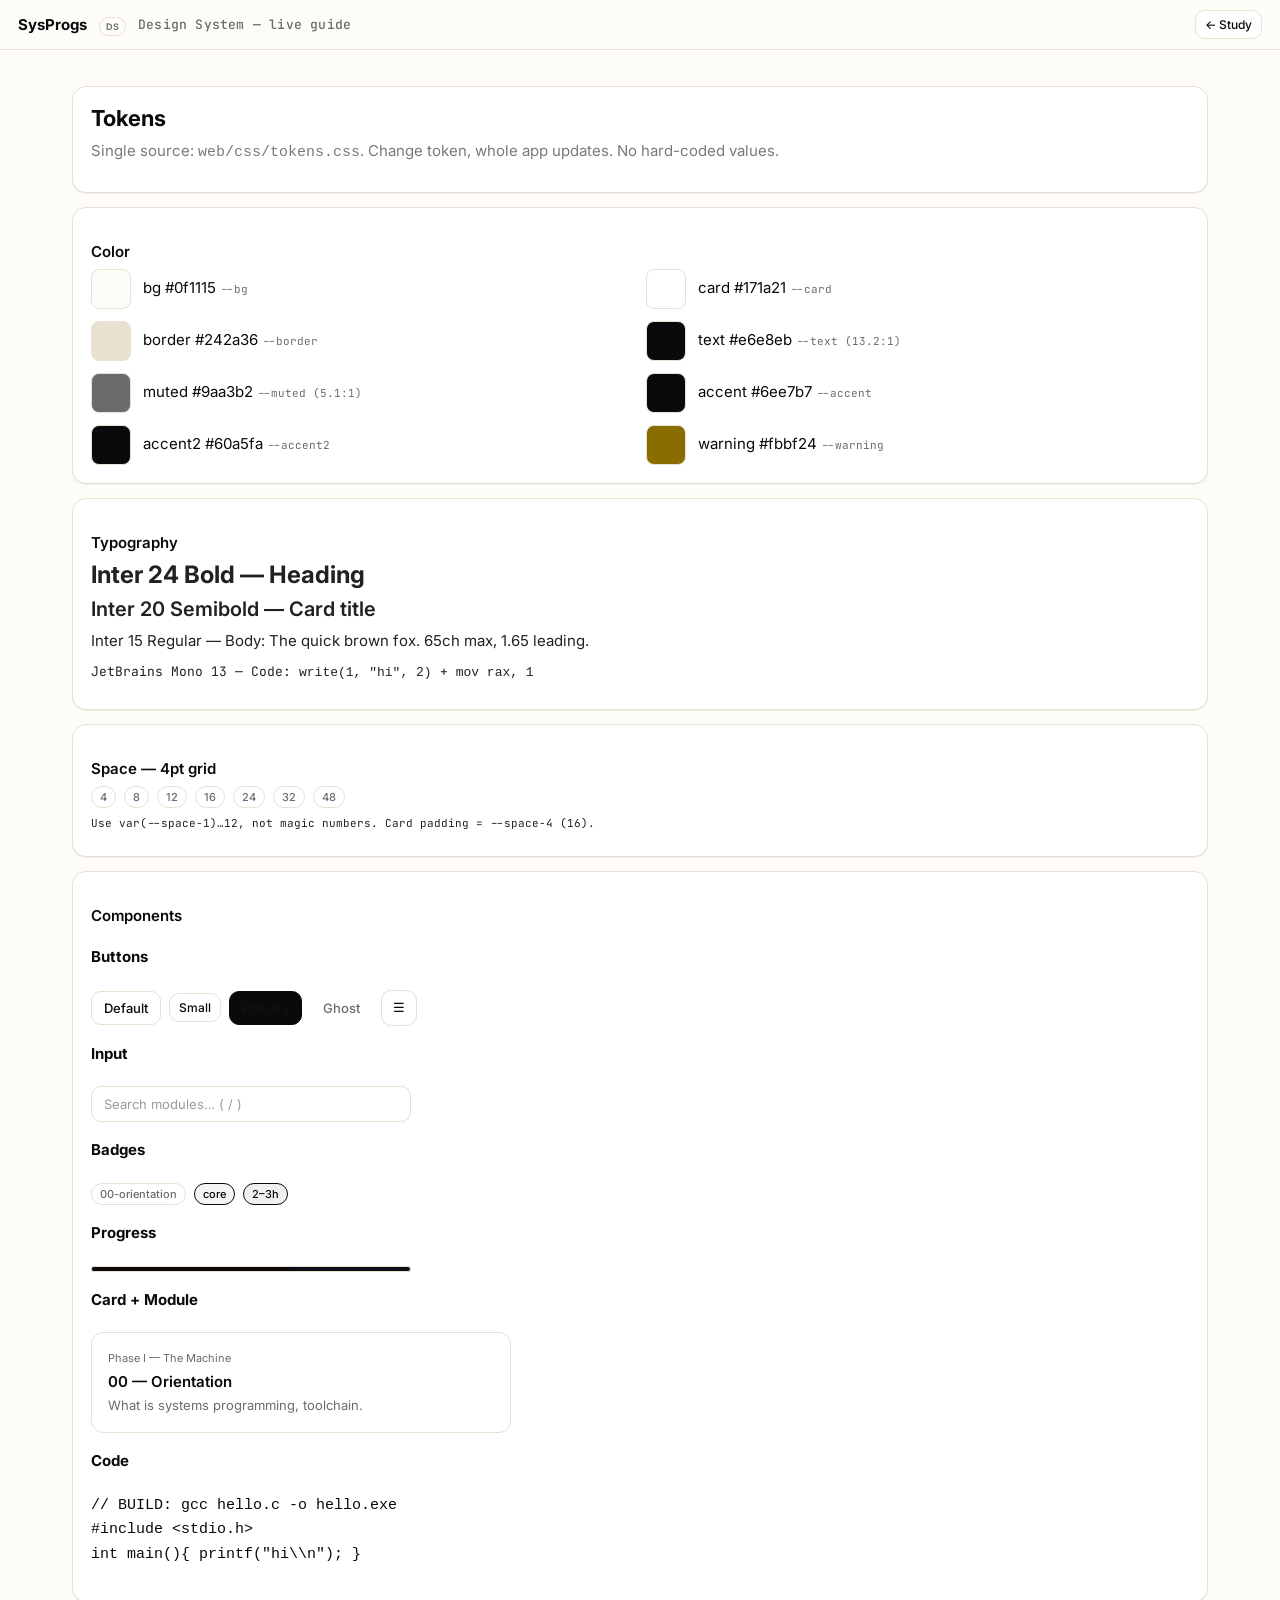
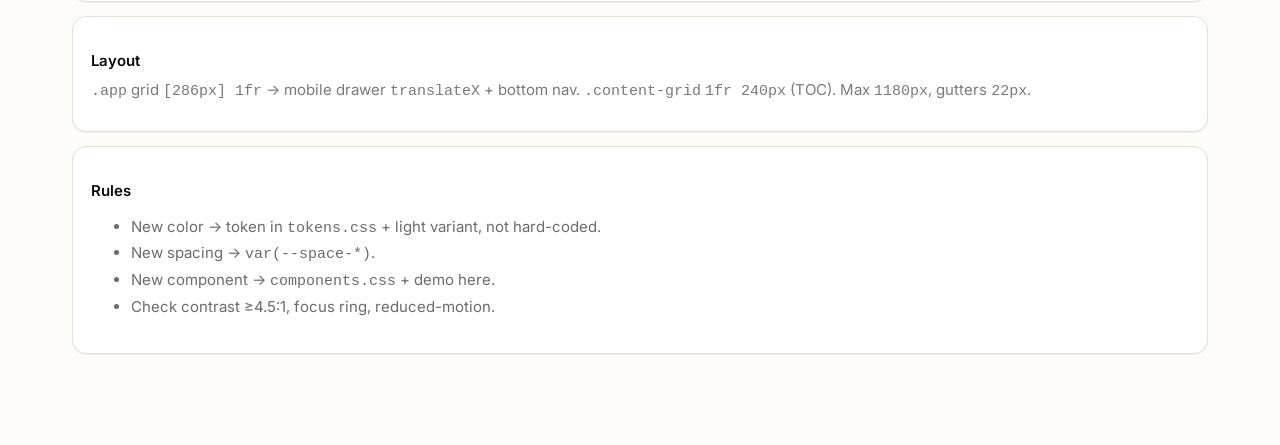
==== web/design.html @ 2c073b7a "feat: SysProgs platform — paper & ink, opencode-inspired, top notch curriculum with interactive SVGs" ====
<!doctype html>
<html lang="en">
<head>
<meta charset="utf-8"/>
<meta name="viewport" content="width=device-width,initial-scale=1"/>
<title>SysProgs — Design System</title>
<link rel="stylesheet" href="./css/tokens.css"/>
<link rel="stylesheet" href="./css/components.css"/>
<link rel="stylesheet" href="./css/style.css"/>
<style>
.swatch{width:40px;height:40px;border-radius:8px;border:1px solid var(--border);display:inline-block;vertical-align:middle;margin-right:8px}
.grid2{display:grid;gap:12px}
@media(min-width:700px){.grid2{grid-template-columns:repeat(2,1fr)}}
.spec{font:11px var(--font-mono);color:var(--muted)}
</style>
</head>
<body>
<div class="app" style="grid-template-columns:1fr">
<div class="main-wrap">
<header class="topbar"><div class="brand"><span>Sys</span>Progs <b>DS</b></div><div class="crumbs">Design System — live guide</div><a class="btn small" href="./index.html">← Study</a></header>
<div class="content-grid" style="grid-template-columns:1fr">
<main class="main">
<div class="card"><h2>Tokens</h2><p style="color:var(--muted)">Single source: <code>web/css/tokens.css</code>. Change token, whole app updates. No hard-coded values.</p></div>

<div class="card"><h3>Color</h3>
<div class="grid2">
<div><span class="swatch" style="background:var(--bg)"></span> bg #0f1115 <span class="spec">--bg</span></div>
<div><span class="swatch" style="background:var(--card)"></span> card #171a21 <span class="spec">--card</span></div>
<div><span class="swatch" style="background:var(--border)"></span> border #242a36 <span class="spec">--border</span></div>
<div><span class="swatch" style="background:var(--text)"></span> text #e6e8eb <span class="spec">--text (13.2:1)</span></div>
<div><span class="swatch" style="background:var(--muted)"></span> muted #9aa3b2 <span class="spec">--muted (5.1:1)</span></div>
<div><span class="swatch" style="background:var(--accent)"></span> accent #6ee7b7 <span class="spec">--accent</span></div>
<div><span class="swatch" style="background:var(--accent2)"></span> accent2 #60a5fa <span class="spec">--accent2</span></div>
<div><span class="swatch" style="background:var(--warning)"></span> warning #fbbf24 <span class="spec">--warning</span></div>
</div></div>

<div class="card"><h3>Typography</h3>
<p style="font:700 24px var(--font-sans)">Inter 24 Bold — Heading</p>
<p style="font:600 20px var(--font-sans)">Inter 20 Semibold — Card title</p>
<p style="font:400 15px/1.65 var(--font-sans)">Inter 15 Regular — Body: The quick brown fox. 65ch max, 1.65 leading.</p>
<p style="font:400 13px/1.55 var(--font-mono)">JetBrains Mono 13 — Code: <code>write(1, "hi", 2)</code> + <code>mov rax, 1</code></p>
</div>

<div class="card"><h3>Space — 4pt grid</h3><div class="row"><span class="badge">4</span><span class="badge">8</span><span class="badge">12</span><span class="badge">16</span><span class="badge">24</span><span class="badge">32</span><span class="badge">48</span></div><p class="spec">Use var(--space-1)…12, not magic numbers. Card padding = --space-4 (16).</p></div>

<div class="card"><h3>Components</h3>
<h4>Buttons</h4><div class="row"><button class="btn">Default</button><button class="btn small">Small</button><button class="btn primary">Primary</button><button class="btn ghost">Ghost</button><button class="iconbtn">☰</button></div>
<h4 style="margin-top:16px">Input</h4><input class="input" placeholder="Search modules… ( / )" style="max-width:320px"/>
<h4 style="margin-top:16px">Badges</h4><div class="row"><span class="badge">00-orientation</span><span class="badge accent">core</span><span class="badge info">2–3h</span></div>
<h4 style="margin-top:16px">Progress</h4><div class="progress" style="max-width:320px"><i style="width:62%"></i></div>
<h4 style="margin-top:16px">Card + Module</h4><div class="module" style="max-width:420px"><div style="font-size:11px;color:var(--muted)">Phase I — The Machine</div><h3 style="margin:4px 0">00 — Orientation</h3><div style="font-size:13px;color:var(--muted)">What is systems programming, toolchain.</div></div>
<h4 style="margin-top:16px">Code</h4><pre><code class="language-c">// BUILD: gcc hello.c -o hello.exe
#include &lt;stdio.h&gt;
int main(){ printf("hi\\n"); }</code></pre>
</div>

<div class="card"><h3>Layout</h3><p style="color:var(--muted)"><code>.app</code> grid <code>[286px] 1fr</code> → mobile drawer <code>translateX</code> + bottom nav. <code>.content-grid</code> <code>1fr 240px</code> (TOC). Max <code>1180px</code>, gutters <code>22px</code>.</p></div>

<div class="card"><h3>Rules</h3><ul style="color:var(--muted)"><li>New color → token in <code>tokens.css</code> + light variant, not hard-coded.</li><li>New spacing → <code>var(--space-*)</code>.</li><li>New component → <code>components.css</code> + demo here.</li><li>Check contrast ≥4.5:1, focus ring, reduced-motion.</li></ul></div>

</main>
</div>
</div>
</div>
</body>
</html>
---- web/css/tokens.css ----
/* SysProgs — Paper & Ink (white/black) — light paper default */
:root{
  --bg:#fdfcf8; /* paper */
  --surface:#ffffff;
  --surface-hover:#f5f2eb;
  --card:#ffffff;
  --card-hover:#fbfaf6;
  --border:#e8e0d0; /* paper edge */
  --border-strong:#d6cec0;
  --border-focus:#0a0a0a;
  --text:#0a0a0a; /* ink */
  --text-strong:#000000;
  --muted:#6b6b6b;
  --faint:#9a9a9a;
  --accent:#0a0a0a; /* ink accent */
  --accent-strong:#000000;
  --accent2:#0a0a0a;
  --accent2-soft:rgba(10,10,10,.06);
  --accent-soft:rgba(10,10,10,.04);
  --warning:#8a6d00;
  --danger:#8a1a1a;
  --success:#0a5a3a;
  --font-sans: Inter, ui-sans, system-ui, -apple-system, Segoe UI, Roboto, Helvetica, Arial;
  --font-mono: "JetBrains Mono", ui-monospace, SFMono-Regular, Menlo, monospace;
  --text-xs:11px; --text-sm:13px; --text-base:15px; --text-lg:17px; --text-xl:22px; --text-2xl:28px;
  --leading-tight:1.2; --leading-normal:1.65;
  --weight-regular:400; --weight-medium:500; --weight-semibold:600; --weight-bold:700;
  --space-1:4px; --space-2:8px; --space-3:12px; --space-4:16px; --space-6:24px; --space-8:32px;
  --radius-sm:8px; --radius-md:10px; --radius-lg:14px; --radius-pill:999px;
  --shadow-sm:0 1px 0 rgba(0,0,0,.06);
  --shadow-md:0 4px 16px rgba(0,0,0,.08);
  --shadow-lg:0 12px 40px rgba(0,0,0,.12);
  --side:286px; --content-max:1180px; --toc:240px; --header-h:52px;
}
/* dark ink — optional toggle still works */
[data-theme="dark"]{
  --bg:#0a0a0a;
  --surface:#111111;
  --surface-hover:#161616;
  --card:#161616;
  --card-hover:#1c1c1c;
  --border:#232323;
  --border-strong:#2e2e2e;
  --text:#fdfcf8;
  --muted:#9a9a9a;
  --faint:#6b6b6b;
}
/* paper texture subtle */
body{
  background:
    radial-gradient(800px 400px at 50% -10%, rgba(0,0,0,.03), transparent 60%),
    linear-gradient(0deg, rgba(0,0,0,.015) 1px, transparent 1px),
    var(--bg);
  background-size: auto, 100% 28px;
}
@media (prefers-reduced-motion: no-preference){ :root{ --ease:cubic-bezier(.2,.8,.2,1); --dur:.2s; } }
---- web/css/components.css ----
/* SysProgs — Components (uses tokens.css) */
/* Button */
.btn{
  display:inline-flex; align-items:center; gap:6px;
  border:1px solid var(--border); background:var(--card); color:var(--text);
  border-radius:var(--radius-md); padding:8px 12px;
  font:var(--weight-medium) var(--text-sm) var(--font-sans);
  line-height:1; cursor:pointer; transition: border-color var(--dur) var(--ease), background var(--dur) var(--ease), transform var(--dur) var(--ease);
}
.btn:hover{ border-color:var(--border-strong); background:var(--card-hover); transform:translateY(-1px) }
.btn:active{ transform:none }
.btn:focus-visible{ outline:2px solid var(--border-focus); outline-offset:2px }
.btn.small{ padding:6px 9px; font-size:var(--text-xs) }
.btn.primary{ background:var(--accent2); color:#0f1115; border-color:var(--accent2) }
.btn.primary:hover{ background:var(--accent2-strong) }
.btn.ghost{ background:transparent; border-color:transparent; color:var(--muted) }
.btn.ghost:hover{ background:var(--surface); color:var(--text) }

/* Icon button */
.iconbtn{
  display:inline-flex; align-items:center; justify-content:center;
  width:36px; height:36px; border:1px solid var(--border); background:var(--card); color:var(--text);
  border-radius:var(--radius-md); cursor:pointer; transition: var(--dur) var(--ease);
}
.iconbtn:hover{ background:var(--card-hover); border-color:var(--border-strong) }

/* Input */
.input, .side-search input{
  width:100%; background:var(--surface); border:1px solid var(--border); color:var(--text);
  border-radius:var(--radius-md); padding:9px 12px; outline:none;
  font:var(--text-sm) var(--font-sans); transition: border-color var(--dur) var(--ease), box-shadow var(--dur) var(--ease);
}
.input:focus, .side-search input:focus{ border-color:var(--border-focus); box-shadow:0 0 0 3px var(--accent2-soft) }
.input::placeholder{ color:var(--faint) }

/* Card */
.card{
  background:var(--card); border:1px solid var(--border); border-radius:var(--radius-lg);
  padding:var(--space-4); margin:var(--space-3) 0; box-shadow:var(--shadow-sm);
}
.card h2{ margin:0 0 var(--space-2); font:var(--weight-bold) var(--text-xl)/var(--leading-tight) var(--font-sans); letter-spacing:var(--tracking-tight) }
.card h3{ margin:var(--space-4) 0 var(--space-2); font:var(--weight-semibold) var(--text-base) var(--font-sans) }
.card p{ margin:var(--space-2) 0; color:var(--text); opacity:.9 }

/* Badge */
.badge{
  display:inline-flex; align-items:center;
  font:var(--weight-medium) var(--text-xs) var(--font-sans);
  padding:3px 8px; border-radius:var(--radius-pill);
  border:1px solid var(--border); color:var(--muted); background:var(--surface);
}
.badge.accent{ color:var(--accent); border-color:var(--accent); background:var(--accent-soft) }
.badge.info{ color:var(--accent2); border-color:var(--accent2); background:var(--accent2-soft) }

/* Progress */
.progress{
  height:6px; background:#0b0e13; border-radius:var(--radius-pill);
  overflow:hidden; border:1px solid var(--border);
}
.progress i{ display:block; height:100%; background:linear-gradient(90deg,var(--accent),var(--accent2)); width:0%; transition: width .4s var(--ease) }

/* Module row (sidebar) */
.mod{
  padding:9px 10px; border-radius:var(--radius-md); border:1px solid transparent;
  cursor:pointer; display:flex; gap:9px; align-items:flex-start; transition: var(--dur) var(--ease);
}
.mod:hover{ background:var(--card); border-color:var(--border) }
.mod.active{ background:var(--card); border-color:var(--accent2); box-shadow:0 0 0 3px var(--accent2-soft) }
.mod .dot{ width:8px; height:8px; border-radius:50%; background:var(--border); flex:none; margin-top:5px; transition: var(--dur) var(--ease) }
.mod.done .dot{ background:var(--accent); box-shadow:0 0 0 3px var(--accent-soft) }
.mod .t{ font:var(--weight-medium) 13.5px/var(--leading-tight) var(--font-sans) }
.mod .d{ font:var(--text-xs) var(--font-sans); color:var(--muted); margin-top:2px }

/* Code */
.content pre{
  background:#0b0e13; border:1px solid var(--border); border-radius:var(--radius-md);
  padding:14px; overflow:auto; font:13px/1.55 var(--font-mono); position:relative; box-shadow:var(--shadow-inset);
}
.content code{ font-family:var(--font-mono); background:#0b0e13; border:1px solid var(--border); padding:1px 6px; border-radius:6px; font-size:13px }
.content pre code{ background:transparent; border:none; padding:0 }
.copy{
  font:var(--weight-medium) var(--text-xs) var(--font-sans);
  border:1px solid var(--border); background:var(--surface); color:var(--muted);
  border-radius:8px; padding:5px 8px; cursor:pointer; position:absolute; top:8px; right:8px; transition: var(--dur) var(--ease);
}
.copy:hover{ color:var(--text); border-color:var(--border-strong) }

/* TOC */
.toc{ position:sticky; top:68px; align-self:start; height:fit-content; border-left:1px solid var(--border); padding-left:14px }
.toc h4{ margin:0 0 10px; font:var(--weight-bold) var(--text-xs) var(--font-sans); letter-spacing:0.6px; color:var(--faint); text-transform:uppercase }
.toc a{ display:block; padding:5px 0; font:var(--text-sm) var(--font-sans); color:var(--muted); border-left:2px solid transparent; margin-left:-15px; padding-left:13px; transition: var(--dur) var(--ease) }
.toc a:hover{ color:var(--text) }
.toc a.active{ color:var(--accent2); border-left-color:var(--accent2) }

/* a11y */
:focus-visible{ outline:2px solid var(--border-focus); outline-offset:2px }
@media (prefers-reduced-motion: reduce){ *{ transition:none!important } }
---- web/css/style.css ----
/* SysProgs — polished docs */
@import url('https://fonts.googleapis.com/css2?family=Inter:wght@400;500;600;700&family=JetBrains+Mono:wght@400;500&display=swap');
*{box-sizing:border-box}html,body{margin:0;padding:0;background:var(--bg);color:var(--text);font:15px/1.65 var(--font-sans);-webkit-font-smoothing:antialiased}
a{color:var(--accent2);text-decoration:none}a:hover{text-decoration:underline}
.btn{border:1px solid var(--border);background:var(--card);color:var(--text);border-radius:10px;padding:8px 12px;cursor:pointer;font:500 13px var(--font-sans)}
.btn.small{padding:6px 9px;font-size:12px}.iconbtn{border:1px solid var(--border);background:var(--card);color:var(--text);border-radius:10px;padding:7px 10px;cursor:pointer}
.app{display:grid;grid-template-columns:var(--side) 1fr;min-height:100vh;transition:grid-template-columns .22s var(--ease)}
.sidebar{position:sticky;top:0;height:100vh;overflow:auto;background:var(--surface);border-right:1px solid var(--border);display:flex;flex-direction:column;padding:14px 12px 12px;gap:10px;transition:transform .22s var(--ease), opacity .22s var(--ease)}
@media(min-width:901px){
  .app.sidebar-collapsed{grid-template-columns:0 1fr}
  .app.sidebar-collapsed .sidebar{transform:translateX(-100%);opacity:0;pointer-events:none}
}
.side-head{display:flex;justify-content:space-between;align-items:center}
.brand{font:700 15px var(--font-sans)}.brand span{color:var(--accent)}.brand b{font:600 9px var(--font-sans);color:var(--muted);border:1px solid var(--border);padding:3px 6px;border-radius:999px;margin-left:8px}
.side-search input{width:100%;background:var(--surface);border:1px solid var(--border);color:var(--text);border-radius:10px;padding:9px 12px;outline:none;font:13px var(--font-sans)}
.side-nav{display:flex;flex-direction:column;gap:18px;padding:6px 0 12px}
.phase-row{display:flex;align-items:center;gap:8px;padding:8px 6px;border-radius:10px;cursor:pointer;transition:background .15s}
.phase-row:hover{background:var(--surface)}
.phase{font:700 11px var(--font-sans);letter-spacing:.6px;color:var(--text);text-transform:uppercase}
.phase-row .chevron{font-size:11px;color:var(--muted);width:14px;text-align:center;transition:transform .15s}
.phase-row .count{font:600 11px var(--font-mono);color:var(--muted);background:var(--surface);border:1px solid var(--border);padding:3px 7px;border-radius:999px;flex:none}
.phase-mods{display:flex;flex-direction:column;gap:3px;margin:4px 0 10px 8px;border-left:1px solid var(--border);padding-left:10px}
.mod{padding:9px 11px;border-radius:10px;border:1px solid transparent;cursor:pointer;display:flex;gap:9px;align-items:flex-start;transition:all .15s}
.mod.active{background:var(--card);border-color:var(--accent2)}.mod.done .dot{background:var(--accent)}
.mod .dot{width:8px;height:8px;border-radius:50%;background:var(--border);flex:none;margin-top:5px}
.mod .t{font:500 13.5px/1.25 var(--font-sans)}.mod .d{font:400 11px var(--font-sans);color:var(--muted)}
.side-foot{margin-top:auto;padding-top:12px;border-top:1px solid var(--border)}
.progress{height:6px;background:#0b0e13;border-radius:999px;overflow:hidden;border:1px solid var(--border)}
.progress i{display:block;height:100%;background:linear-gradient(90deg,var(--accent),var(--accent2));width:0%}
.main-wrap{min-width:0;display:flex;flex-direction:column}
.topbar{position:sticky;top:0;z-index:5;background:color-mix(in srgb, var(--bg) 84%, transparent);backdrop-filter:blur(10px);border-bottom:1px solid var(--border);padding:10px 18px;display:flex;gap:12px;align-items:center}
.crumbs{color:var(--muted);font:500 13px var(--font-mono);flex:1;letter-spacing:.2px}
.topnav a{color:var(--muted);text-decoration:none}
.topnav a:hover{color:var(--text)}
@media(max-width:900px){.topnav{display:none}.topbar .crumbs{display:none}}
body{background:radial-gradient(800px 400px at 50% -10%, rgba(107,143,255,.07), transparent 60%), var(--bg)}
.content-grid{display:grid;grid-template-columns:1fr 240px;gap:22px;max-width:1180px;width:100%;margin:0 auto;padding:22px 22px 88px}
.card{background:var(--card);border:1px solid var(--border);border-radius:14px;padding:18px;margin:14px 0}
.grid{display:grid;gap:14px}@media(min-width:900px){.grid{grid-template-columns:repeat(2,1fr)}}
.module{padding:16px;border:1px solid var(--border);border-radius:12px;background:var(--card);cursor:pointer}
.content{font-size:15px;line-height:1.7;color:#d7dae0}
.content h2{margin:28px 0 10px;font:700 19px var(--font-sans);border-bottom:1px solid var(--border);padding-bottom:8px}
.content pre{background:#0b0e13;border:1px solid var(--border);border-radius:10px;padding:14px;overflow:auto;font:13px/1.55 var(--font-mono);position:relative}
.content code{font-family:var(--font-mono);background:#0b0e13;border:1px solid var(--border);padding:1px 6px;border-radius:6px;font-size:13px}
.copy{font:500 11px var(--font-sans);border:1px solid var(--border);background:var(--surface);color:var(--muted);border-radius:8px;padding:5px 8px;cursor:pointer;position:absolute;top:8px;right:8px}
.toc{position:sticky;top:68px;align-self:start;height:fit-content;border-left:1px solid var(--border);padding-left:14px}
.toc a{display:block;padding:5px 0;font:400 13px var(--font-sans);color:var(--muted)}
.row{display:flex;gap:8px;flex-wrap:wrap;align-items:center}
.hidden{display:none}.overlay{position:fixed;inset:0;background:rgba(2,6,12,.48);backdrop-filter:blur(3px);z-index:8}
.nav.mobile-only{display:none}
@media(max-width:900px){.app{grid-template-columns:1fr}.sidebar{position:fixed;left:0;top:0;bottom:0;width:min(86vw,330px);transform:translateX(-100%);transition:.22s;z-index:9;box-shadow:var(--shadow-lg)}.sidebar.open{transform:none}.content-grid{grid-template-columns:1fr;padding:14px 14px 86px}.toc{display:none}.nav.mobile-only{position:fixed;bottom:0;left:0;right:0;background:color-mix(in srgb, var(--bg) 96%, transparent);backdrop-filter:blur(10px);border-top:1px solid var(--border);display:flex;justify-content:space-around;padding:6px 0 calc(6px + env(safe-area-inset-bottom));z-index:7;min-height:56px}.nav.mobile-only button{background:none;border:none;color:var(--muted);font:500 11px var(--font-sans);display:flex;flex-direction:column;align-items:center;gap:3px;cursor:pointer;min-width:44px;min-height:44px;justify-content:center}.nav.mobile-only button.active{color:var(--text)}}
.check{accent-color:var(--accent)}
/* prism dark tweak */
pre[class*="language-"]{background:#0b0e13!important;border:1px solid var(--border)}
code[class*="language-"]{background:transparent!important;text-shadow:none!important}
.token.comment{color:#6b7383}
.token.keyword{color:#60a5fa}
.token.string{color:#6ee7b7}
.token.function{color:#fbbf24}
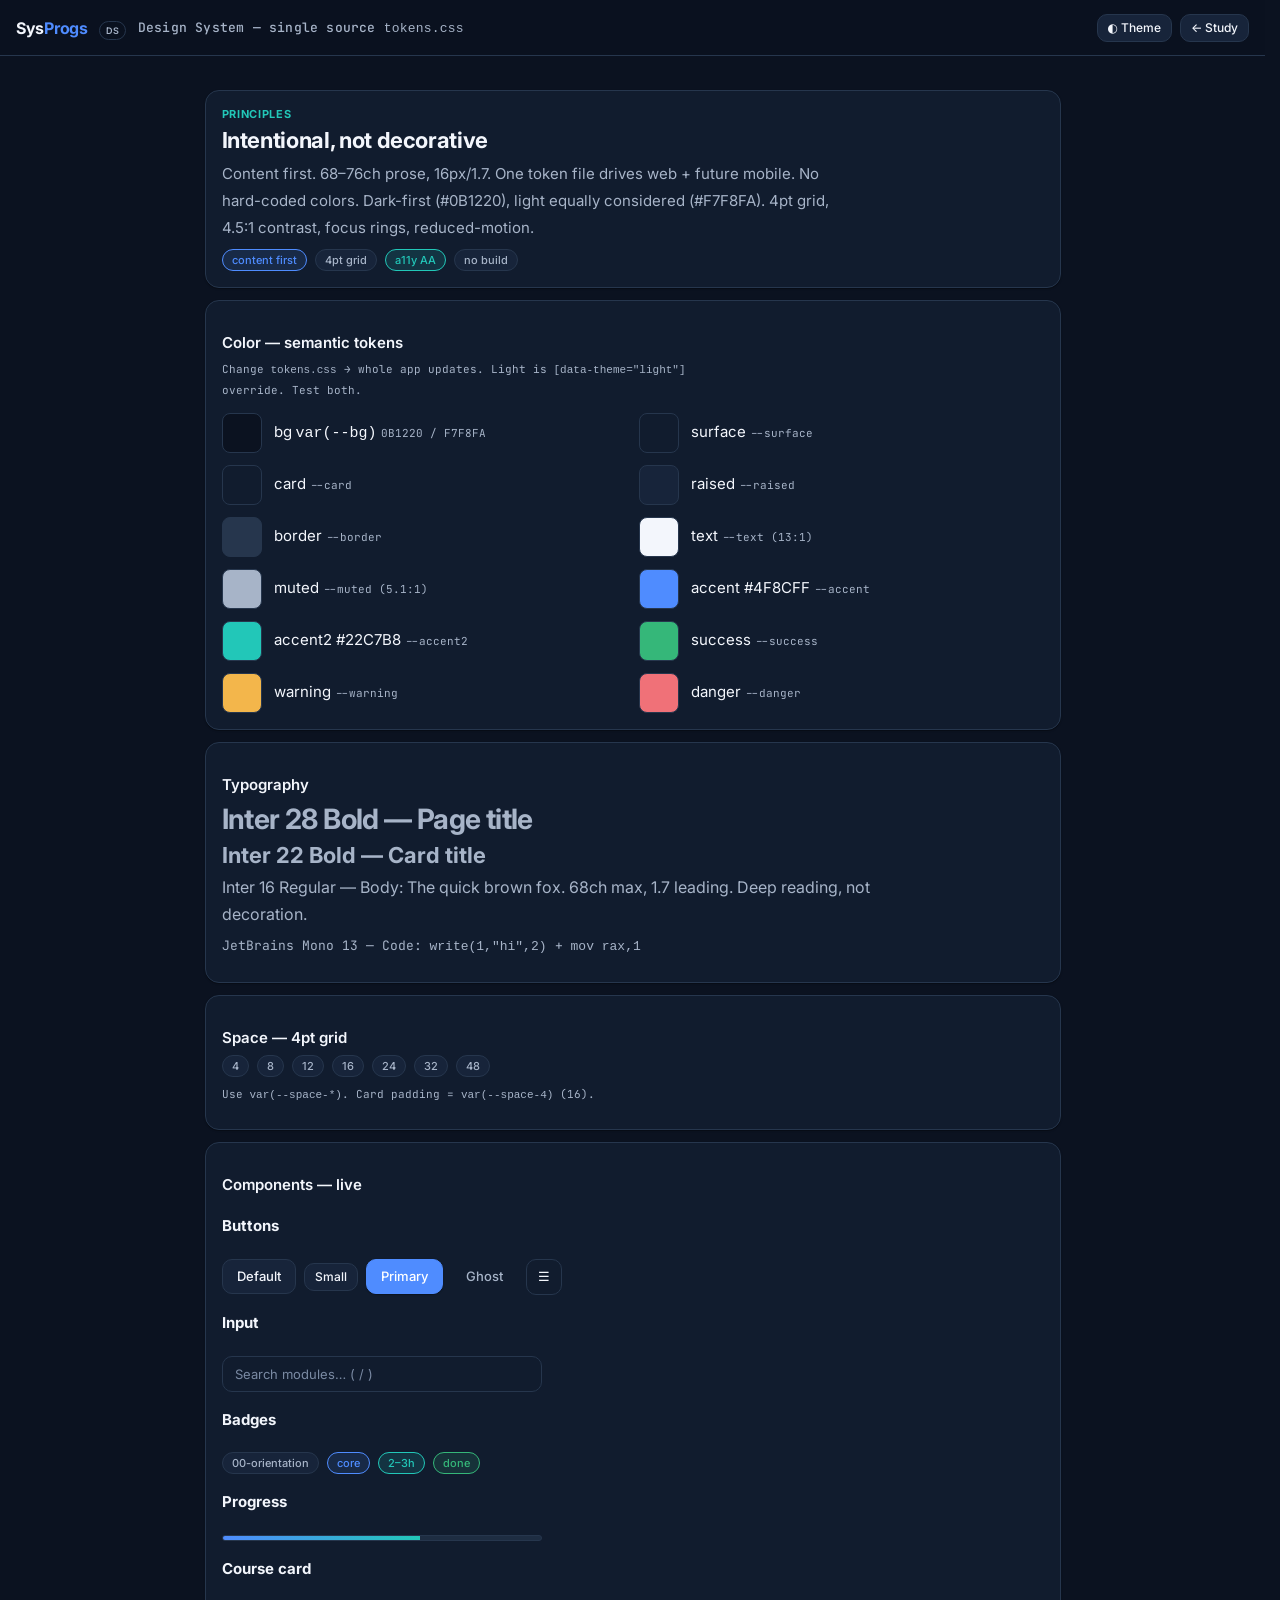
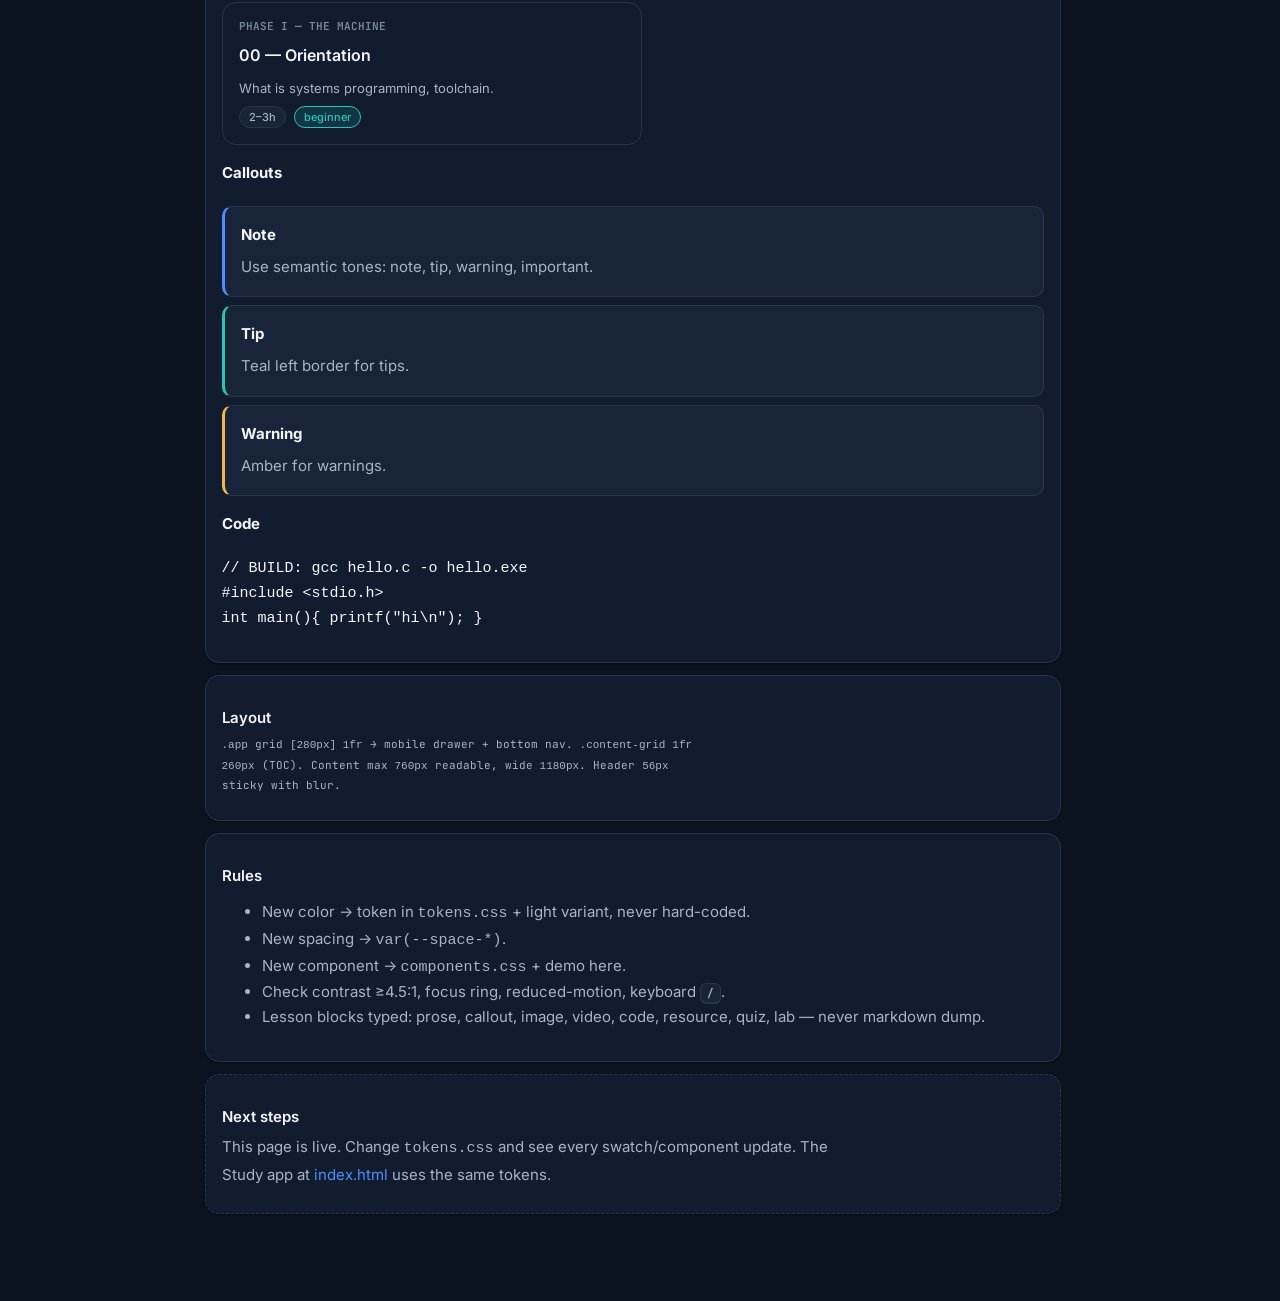
==== commit 89b53f74: "feat(web): unify intentional design system + scalable app shell - tokens.css single source dark-firs" ====
--- a/web/design.html
+++ b/web/design.html
@@ -4,63 +4,87 @@
 <meta charset="utf-8"/>
 <meta name="viewport" content="width=device-width,initial-scale=1"/>
 <title>SysProgs — Design System</title>
+<meta name="theme-color" content="#0B1220"/>
 <link rel="stylesheet" href="./css/tokens.css"/>
 <link rel="stylesheet" href="./css/components.css"/>
 <link rel="stylesheet" href="./css/style.css"/>
 <style>
-.swatch{width:40px;height:40px;border-radius:8px;border:1px solid var(--border);display:inline-block;vertical-align:middle;margin-right:8px}
-.grid2{display:grid;gap:12px}
-@media(min-width:700px){.grid2{grid-template-columns:repeat(2,1fr)}}
-.spec{font:11px var(--font-mono);color:var(--muted)}
+  .swatch{width:40px;height:40px;border-radius:8px;border:1px solid var(--border);display:inline-block;vertical-align:middle;margin-right:8px}
+  .grid2{display:grid;gap:12px}
+  @media(min-width:700px){.grid2{grid-template-columns:repeat(2,1fr)}}
+  .spec{font:11px var(--font-mono);color:var(--muted)}
+  .demo-row{display:flex;gap:8px;flex-wrap:wrap;align-items:center}
 </style>
 </head>
 <body>
 <div class="app" style="grid-template-columns:1fr">
 <div class="main-wrap">
-<header class="topbar"><div class="brand"><span>Sys</span>Progs <b>DS</b></div><div class="crumbs">Design System — live guide</div><a class="btn small" href="./index.html">← Study</a></header>
-<div class="content-grid" style="grid-template-columns:1fr">
+<header class="topbar"><div class="brand"><span style="color:var(--text)">Sys</span><span style="color:var(--accent)">Progs</span> <b>DS</b></div><div class="crumbs">Design System — single source <code>tokens.css</code></div><div class="row"><button class="btn small" id="dsTheme">◐ Theme</button><a class="btn small" href="./index.html">← Study</a></div></header>
+<div class="content-grid" style="grid-template-columns:1fr; max-width:900px">
 <main class="main">
-<div class="card"><h2>Tokens</h2><p style="color:var(--muted)">Single source: <code>web/css/tokens.css</code>. Change token, whole app updates. No hard-coded values.</p></div>
 
-<div class="card"><h3>Color</h3>
-<div class="grid2">
-<div><span class="swatch" style="background:var(--bg)"></span> bg #0f1115 <span class="spec">--bg</span></div>
-<div><span class="swatch" style="background:var(--card)"></span> card #171a21 <span class="spec">--card</span></div>
-<div><span class="swatch" style="background:var(--border)"></span> border #242a36 <span class="spec">--border</span></div>
-<div><span class="swatch" style="background:var(--text)"></span> text #e6e8eb <span class="spec">--text (13.2:1)</span></div>
-<div><span class="swatch" style="background:var(--muted)"></span> muted #9aa3b2 <span class="spec">--muted (5.1:1)</span></div>
-<div><span class="swatch" style="background:var(--accent)"></span> accent #6ee7b7 <span class="spec">--accent</span></div>
-<div><span class="swatch" style="background:var(--accent2)"></span> accent2 #60a5fa <span class="spec">--accent2</span></div>
-<div><span class="swatch" style="background:var(--warning)"></span> warning #fbbf24 <span class="spec">--warning</span></div>
-</div></div>
+<div class="card">
+  <div class="eyebrow">Principles</div>
+  <h2 style="margin:6px 0 8px">Intentional, not decorative</h2>
+  <p>Content first. 68–76ch prose, 16px/1.7. One token file drives web + future mobile. No hard-coded colors. Dark-first (#0B1220), light equally considered (#F7F8FA). 4pt grid, 4.5:1 contrast, focus rings, reduced-motion.</p>
+  <div class="row"><span class="badge accent">content first</span><span class="badge">4pt grid</span><span class="badge info">a11y AA</span><span class="badge">no build</span></div>
+</div>
+
+<div class="card"><h3>Color — semantic tokens</h3>
+<p class="spec">Change <code>tokens.css</code> → whole app updates. Light is <code>[data-theme="light"]</code> override. Test both.</p>
+<div class="grid2" style="margin-top:12px">
+<div><span class="swatch" style="background:var(--bg)"></span> bg <code>var(--bg)</code> <span class="spec">0B1220 / F7F8FA</span></div>
+<div><span class="swatch" style="background:var(--surface)"></span> surface <span class="spec">--surface</span></div>
+<div><span class="swatch" style="background:var(--card)"></span> card <span class="spec">--card</span></div>
+<div><span class="swatch" style="background:var(--raised)"></span> raised <span class="spec">--raised</span></div>
+<div><span class="swatch" style="background:var(--border)"></span> border <span class="spec">--border</span></div>
+<div><span class="swatch" style="background:var(--text)"></span> text <span class="spec">--text (13:1)</span></div>
+<div><span class="swatch" style="background:var(--muted)"></span> muted <span class="spec">--muted (5.1:1)</span></div>
+<div><span class="swatch" style="background:var(--accent)"></span> accent #4F8CFF <span class="spec">--accent</span></div>
+<div><span class="swatch" style="background:var(--accent2)"></span> accent2 #22C7B8 <span class="spec">--accent2</span></div>
+<div><span class="swatch" style="background:var(--success)"></span> success <span class="spec">--success</span></div>
+<div><span class="swatch" style="background:var(--warning)"></span> warning <span class="spec">--warning</span></div>
+<div><span class="swatch" style="background:var(--danger)"></span> danger <span class="spec">--danger</span></div>
+</div>
+</div>
 
 <div class="card"><h3>Typography</h3>
-<p style="font:700 24px var(--font-sans)">Inter 24 Bold — Heading</p>
-<p style="font:600 20px var(--font-sans)">Inter 20 Semibold — Card title</p>
-<p style="font:400 15px/1.65 var(--font-sans)">Inter 15 Regular — Body: The quick brown fox. 65ch max, 1.65 leading.</p>
-<p style="font:400 13px/1.55 var(--font-mono)">JetBrains Mono 13 — Code: <code>write(1, "hi", 2)</code> + <code>mov rax, 1</code></p>
+<p style="font:700 28px var(--font-sans);letter-spacing:-.6px;margin:6px 0">Inter 28 Bold — Page title</p>
+<p style="font:700 22px var(--font-sans);margin:6px 0">Inter 22 Bold — Card title</p>
+<p style="font:400 16px/1.7 var(--font-sans);max-width:65ch;margin:6px 0">Inter 16 Regular — Body: The quick brown fox. 68ch max, 1.7 leading. Deep reading, not decoration.</p>
+<p style="font:400 13px/1.6 var(--font-mono)">JetBrains Mono 13 — Code: <code>write(1,"hi",2)</code> + <code>mov rax,1</code></p>
 </div>
 
-<div class="card"><h3>Space — 4pt grid</h3><div class="row"><span class="badge">4</span><span class="badge">8</span><span class="badge">12</span><span class="badge">16</span><span class="badge">24</span><span class="badge">32</span><span class="badge">48</span></div><p class="spec">Use var(--space-1)…12, not magic numbers. Card padding = --space-4 (16).</p></div>
+<div class="card"><h3>Space — 4pt grid</h3><div class="demo-row"><span class="badge">4</span><span class="badge">8</span><span class="badge">12</span><span class="badge">16</span><span class="badge">24</span><span class="badge">32</span><span class="badge">48</span></div><p class="spec" style="margin-top:8px">Use <code>var(--space-*)</code>. Card padding = <code>var(--space-4)</code> (16).</p></div>
 
-<div class="card"><h3>Components</h3>
-<h4>Buttons</h4><div class="row"><button class="btn">Default</button><button class="btn small">Small</button><button class="btn primary">Primary</button><button class="btn ghost">Ghost</button><button class="iconbtn">☰</button></div>
+<div class="card"><h3>Components — live</h3>
+<h4>Buttons</h4><div class="demo-row"><button class="btn">Default</button><button class="btn small">Small</button><button class="btn primary">Primary</button><button class="btn ghost">Ghost</button><button class="iconbtn">☰</button></div>
 <h4 style="margin-top:16px">Input</h4><input class="input" placeholder="Search modules… ( / )" style="max-width:320px"/>
-<h4 style="margin-top:16px">Badges</h4><div class="row"><span class="badge">00-orientation</span><span class="badge accent">core</span><span class="badge info">2–3h</span></div>
+<h4 style="margin-top:16px">Badges</h4><div class="demo-row"><span class="badge">00-orientation</span><span class="badge accent">core</span><span class="badge info">2–3h</span><span class="badge success">done</span></div>
 <h4 style="margin-top:16px">Progress</h4><div class="progress" style="max-width:320px"><i style="width:62%"></i></div>
-<h4 style="margin-top:16px">Card + Module</h4><div class="module" style="max-width:420px"><div style="font-size:11px;color:var(--muted)">Phase I — The Machine</div><h3 style="margin:4px 0">00 — Orientation</h3><div style="font-size:13px;color:var(--muted)">What is systems programming, toolchain.</div></div>
+<h4 style="margin-top:16px">Course card</h4><div class="course-card" style="max-width:420px"><div style="font:600 11px var(--font-mono);color:var(--faint)">PHASE I — THE MACHINE</div><h3 style="margin:4px 0">00 — Orientation</h3><p>What is systems programming, toolchain.</p><div class="row"><span class="badge">2–3h</span><span class="badge info">beginner</span></div></div>
+<h4 style="margin-top:16px">Callouts</h4><div class="lesson-callout" style="margin-top:8px"><strong>Note</strong><p style="margin:6px 0 0">Use semantic tones: note, tip, warning, important.</p></div><div class="lesson-callout tone-tip" style="margin-top:8px"><strong>Tip</strong><p style="margin:6px 0 0">Teal left border for tips.</p></div><div class="lesson-callout tone-warning" style="margin-top:8px"><strong>Warning</strong><p style="margin:6px 0 0">Amber for warnings.</p></div>
 <h4 style="margin-top:16px">Code</h4><pre><code class="language-c">// BUILD: gcc hello.c -o hello.exe
 #include &lt;stdio.h&gt;
-int main(){ printf("hi\\n"); }</code></pre>
+int main(){ printf("hi\n"); }</code></pre>
 </div>
 
-<div class="card"><h3>Layout</h3><p style="color:var(--muted)"><code>.app</code> grid <code>[286px] 1fr</code> → mobile drawer <code>translateX</code> + bottom nav. <code>.content-grid</code> <code>1fr 240px</code> (TOC). Max <code>1180px</code>, gutters <code>22px</code>.</p></div>
+<div class="card"><h3>Layout</h3><p class="spec"><code>.app</code> grid <code>[280px] 1fr</code> → mobile drawer + bottom nav. <code>.content-grid</code> <code>1fr 260px</code> (TOC). Content max <code>760px</code> readable, wide <code>1180px</code>. Header <code>56px</code> sticky with blur.</p></div>
 
-<div class="card"><h3>Rules</h3><ul style="color:var(--muted)"><li>New color → token in <code>tokens.css</code> + light variant, not hard-coded.</li><li>New spacing → <code>var(--space-*)</code>.</li><li>New component → <code>components.css</code> + demo here.</li><li>Check contrast ≥4.5:1, focus ring, reduced-motion.</li></ul></div>
+<div class="card"><h3>Rules</h3><ul style="color:var(--muted)"><li>New color → token in <code>tokens.css</code> + light variant, never hard-coded.</li><li>New spacing → <code>var(--space-*)</code>.</li><li>New component → <code>components.css</code> + demo here.</li><li>Check contrast ≥4.5:1, focus ring, reduced-motion, keyboard <span class="kbd">/</span>.</li><li>Lesson blocks typed: prose, callout, image, video, code, resource, quiz, lab — never markdown dump.</li></ul></div>
+
+<div class="card" style="border-style:dashed"><h3>Next steps</h3><p>This page is live. Change <code>tokens.css</code> and see every swatch/component update. The Study app at <a href="./index.html">index.html</a> uses the same tokens.</p></div>
 
 </main>
 </div>
 </div>
 </div>
+<script>
+  document.getElementById('dsTheme').onclick=()=>{
+    const html=document.documentElement;
+    const cur=html.getAttribute('data-theme');
+    if(cur==='light'){ html.removeAttribute('data-theme'); } else { html.setAttribute('data-theme','light'); }
+  };
+</script>
 </body>
 </html>
--- a/web/css/tokens.css
+++ b/web/css/tokens.css
@@ -1,56 +1,107 @@
-/* SysProgs — Paper & Ink (white/black) — light paper default */
+/* SysProgs — Intentional Design Tokens
+   Single source of truth. Dark-first, light available.
+   All components use these vars — never hard-code colors/spacing. */
 :root{
-  --bg:#fdfcf8; /* paper */
-  --surface:#ffffff;
-  --surface-hover:#f5f2eb;
-  --card:#ffffff;
-  --card-hover:#fbfaf6;
-  --border:#e8e0d0; /* paper edge */
-  --border-strong:#d6cec0;
-  --border-focus:#0a0a0a;
-  --text:#0a0a0a; /* ink */
-  --text-strong:#000000;
-  --muted:#6b6b6b;
-  --faint:#9a9a9a;
-  --accent:#0a0a0a; /* ink accent */
-  --accent-strong:#000000;
-  --accent2:#0a0a0a;
-  --accent2-soft:rgba(10,10,10,.06);
-  --accent-soft:rgba(10,10,10,.04);
-  --warning:#8a6d00;
-  --danger:#8a1a1a;
-  --success:#0a5a3a;
-  --font-sans: Inter, ui-sans, system-ui, -apple-system, Segoe UI, Roboto, Helvetica, Arial;
-  --font-mono: "JetBrains Mono", ui-monospace, SFMono-Regular, Menlo, monospace;
-  --text-xs:11px; --text-sm:13px; --text-base:15px; --text-lg:17px; --text-xl:22px; --text-2xl:28px;
-  --leading-tight:1.2; --leading-normal:1.65;
+  /* Core — Dark (default) — from UI_UX_SYSTEM */
+  --bg:#0B1220;
+  --surface:#111C2E;
+  --surface-hover:#17243A;
+  --raised:#17243A;
+  --card:#111C2E;
+  --card-hover:#17243A;
+  --border:#26364D;
+  --border-strong:#334963;
+  --border-focus:#4F8CFF;
+  --text:#F3F6FC;
+  --text-strong:#FFFFFF;
+  --muted:#A7B4C8;
+  --faint:#7A8AA3;
+  --accent:#4F8CFF;        /* primary */
+  --accent-strong:#2F6BFF;
+  --accent-soft:rgba(79,140,255,.12);
+  --accent2:#22C7B8;       /* secondary / teal */
+  --accent2-soft:rgba(34,199,184,.14);
+  --accent2-strong:#18A99D;
+  --warning:#F3B64B;
+  --warning-soft:rgba(243,182,75,.14);
+  --danger:#F07178;
+  --danger-soft:rgba(240,113,120,.12);
+  --success:#35B779;
+  --success-soft:rgba(53,183,121,.14);
+
+  /* Typography */
+  --font-sans: Inter, ui-sans-system, system-ui, -apple-system, "Segoe UI", Roboto, Helvetica, Arial;
+  --font-mono: "JetBrains Mono", ui-monospace, SFMono-Regular, Menlo, Consolas, monospace;
+  --text-xs:11px; --text-sm:13px; --text-base:15px; --text-lg:17px; --text-xl:22px; --text-2xl:30px; --text-3xl:36px;
+  --leading-tight:1.2; --leading-normal:1.65; --leading-relaxed:1.78;
+  --tracking-tight:-0.35px;
   --weight-regular:400; --weight-medium:500; --weight-semibold:600; --weight-bold:700;
-  --space-1:4px; --space-2:8px; --space-3:12px; --space-4:16px; --space-6:24px; --space-8:32px;
-  --radius-sm:8px; --radius-md:10px; --radius-lg:14px; --radius-pill:999px;
-  --shadow-sm:0 1px 0 rgba(0,0,0,.06);
-  --shadow-md:0 4px 16px rgba(0,0,0,.08);
-  --shadow-lg:0 12px 40px rgba(0,0,0,.12);
-  --side:286px; --content-max:1180px; --toc:240px; --header-h:52px;
+
+  /* Space — 4pt grid */
+  --space-1:4px; --space-2:8px; --space-3:12px; --space-4:16px; --space-6:24px; --space-8:32px; --space-10:40px; --space-12:48px;
+
+  /* Radii */
+  --radius-sm:8px; --radius-md:10px; --radius-lg:14px; --radius-xl:16px; --radius-pill:999px;
+
+  /* Shadows */
+  --shadow-sm:0 1px 0 rgba(0,0,0,.18), 0 1px 2px rgba(0,0,0,.18);
+  --shadow-md:0 8px 24px rgba(2,6,12,.24);
+  --shadow-lg:0 16px 40px rgba(2,6,12,.34);
+  --shadow-inset: inset 0 1px 0 rgba(255,255,255,.04);
+
+  /* Layout */
+  --side:280px; --content-max:760px; --content-wide:1180px; --toc:260px; --header-h:56px; --radius-card:14px;
+
+  /* Motion */
+  --ease:cubic-bezier(.2,.8,.2,1); --dur:.2s;
 }
-/* dark ink — optional toggle still works */
+
+/* Light theme — paper warmth + same semantics */
+[data-theme="light"]{
+  --bg:#F7F8FA;
+  --surface:#FFFFFF;
+  --surface-hover:#F0F3F7;
+  --raised:#F0F3F7;
+  --card:#FFFFFF;
+  --card-hover:#F7F8FA;
+  --border:#E0E6EE;
+  --border-strong:#C9D4E3;
+  --border-focus:#245FE5;
+  --text:#172033;
+  --text-strong:#0B1220;
+  --muted:#596579;
+  --faint:#8A97AC;
+  --accent:#245FE5;
+  --accent-strong:#1A49BE;
+  --accent-soft:rgba(36,95,229,.10);
+  --accent2:#087F79;
+  --accent2-soft:rgba(8,127,121,.10);
+  --accent2-strong:#066A66;
+  --shadow-sm:0 1px 0 rgba(16,24,40,.06);
+  --shadow-md:0 8px 24px rgba(16,24,40,.08);
+  --shadow-lg:0 16px 40px rgba(16,24,40,.12);
+}
+
+/* Explicit dark attribute for toggle logic */
 [data-theme="dark"]{
-  --bg:#0a0a0a;
-  --surface:#111111;
-  --surface-hover:#161616;
-  --card:#161616;
-  --card-hover:#1c1c1c;
-  --border:#232323;
-  --border-strong:#2e2e2e;
-  --text:#fdfcf8;
-  --muted:#9a9a9a;
-  --faint:#6b6b6b;
+  --bg:#0B1220; --surface:#111C2E; --raised:#17243A; --card:#111C2E; --card-hover:#17243A;
+  --border:#26364D; --border-strong:#334963; --text:#F3F6FC; --muted:#A7B4C8; --faint:#7A8AA3;
 }
-/* paper texture subtle */
+
+*{ scrollbar-color: var(--border-strong) transparent; }
+html{ scrollbar-gutter: stable; }
+
 body{
   background:
-    radial-gradient(800px 400px at 50% -10%, rgba(0,0,0,.03), transparent 60%),
-    linear-gradient(0deg, rgba(0,0,0,.015) 1px, transparent 1px),
+    radial-gradient(900px 420px at 50% -10%, rgba(79,140,255,.08), transparent 60%),
+    radial-gradient(600px 300px at 90% 0%, rgba(34,199,184,.06), transparent 60%),
     var(--bg);
-  background-size: auto, 100% 28px;
+  color:var(--text);
 }
-@media (prefers-reduced-motion: no-preference){ :root{ --ease:cubic-bezier(.2,.8,.2,1); --dur:.2s; } }
+
+@media (prefers-reduced-motion: no-preference){
+  :root{ --ease:cubic-bezier(.2,.8,.2,1); --dur:.2s; }
+}
+@media (prefers-reduced-motion: reduce){
+  *{ transition:none !important; animation:none !important; }
+}
--- a/web/css/components.css
+++ b/web/css/components.css
@@ -1,20 +1,22 @@
-/* SysProgs — Components (uses tokens.css) */
+/* SysProgs — Components (single source; uses tokens.css) */
+
 /* Button */
 .btn{
-  display:inline-flex; align-items:center; gap:6px;
-  border:1px solid var(--border); background:var(--card); color:var(--text);
-  border-radius:var(--radius-md); padding:8px 12px;
+  display:inline-flex; align-items:center; justify-content:center; gap:8px;
+  border:1px solid var(--border); background:var(--raised); color:var(--text);
+  border-radius:var(--radius-md); padding:10px 14px;
   font:var(--weight-medium) var(--text-sm) var(--font-sans);
-  line-height:1; cursor:pointer; transition: border-color var(--dur) var(--ease), background var(--dur) var(--ease), transform var(--dur) var(--ease);
+  line-height:1; cursor:pointer; transition: border-color var(--dur) var(--ease), background var(--dur) var(--ease), transform var(--dur) var(--ease), color var(--dur) var(--ease);
 }
-.btn:hover{ border-color:var(--border-strong); background:var(--card-hover); transform:translateY(-1px) }
+.btn:hover{ border-color:var(--border-strong); background:var(--surface); transform:translateY(-1px) }
 .btn:active{ transform:none }
 .btn:focus-visible{ outline:2px solid var(--border-focus); outline-offset:2px }
-.btn.small{ padding:6px 9px; font-size:var(--text-xs) }
-.btn.primary{ background:var(--accent2); color:#0f1115; border-color:var(--accent2) }
-.btn.primary:hover{ background:var(--accent2-strong) }
+.btn.small{ padding:7px 10px; font-size:12px }
+.btn.primary{ background:var(--accent); color:#fff; border-color:var(--accent); box-shadow: var(--shadow-sm) }
+.btn.primary:hover{ background:var(--accent-strong); border-color:var(--accent-strong) }
 .btn.ghost{ background:transparent; border-color:transparent; color:var(--muted) }
-.btn.ghost:hover{ background:var(--surface); color:var(--text) }
+.btn.ghost:hover{ background:var(--raised); color:var(--text) }
+.btn:disabled{ opacity:.55; cursor:not-allowed; transform:none }
 
 /* Icon button */
 .iconbtn{
@@ -22,7 +24,8 @@
   width:36px; height:36px; border:1px solid var(--border); background:var(--card); color:var(--text);
   border-radius:var(--radius-md); cursor:pointer; transition: var(--dur) var(--ease);
 }
-.iconbtn:hover{ background:var(--card-hover); border-color:var(--border-strong) }
+.iconbtn:hover{ background:var(--raised); border-color:var(--border-strong) }
+.iconbtn:focus-visible{ outline:2px solid var(--border-focus); outline-offset:2px }
 
 /* Input */
 .input, .side-search input{
@@ -30,8 +33,8 @@
   border-radius:var(--radius-md); padding:9px 12px; outline:none;
   font:var(--text-sm) var(--font-sans); transition: border-color var(--dur) var(--ease), box-shadow var(--dur) var(--ease);
 }
-.input:focus, .side-search input:focus{ border-color:var(--border-focus); box-shadow:0 0 0 3px var(--accent2-soft) }
-.input::placeholder{ color:var(--faint) }
+.input:focus, .side-search input:focus{ border-color:var(--border-focus); box-shadow:0 0 0 3px var(--accent-soft) }
+.input::placeholder, .side-search input::placeholder{ color:var(--faint) }
 
 /* Card */
 .card{
@@ -40,58 +43,120 @@
 }
 .card h2{ margin:0 0 var(--space-2); font:var(--weight-bold) var(--text-xl)/var(--leading-tight) var(--font-sans); letter-spacing:var(--tracking-tight) }
 .card h3{ margin:var(--space-4) 0 var(--space-2); font:var(--weight-semibold) var(--text-base) var(--font-sans) }
-.card p{ margin:var(--space-2) 0; color:var(--text); opacity:.9 }
+.card p{ margin:var(--space-2) 0; color:var(--muted); line-height:var(--leading-relaxed); max-width:70ch }
+.card p strong, .card li strong{ color:var(--text) }
 
-/* Badge */
-.badge{
+/* Badge / Pill */
+.badge, .pill{
   display:inline-flex; align-items:center;
   font:var(--weight-medium) var(--text-xs) var(--font-sans);
-  padding:3px 8px; border-radius:var(--radius-pill);
-  border:1px solid var(--border); color:var(--muted); background:var(--surface);
+  padding:3px 9px; border-radius:var(--radius-pill);
+  border:1px solid var(--border); color:var(--muted); background:var(--raised);
 }
-.badge.accent{ color:var(--accent); border-color:var(--accent); background:var(--accent-soft) }
-.badge.info{ color:var(--accent2); border-color:var(--accent2); background:var(--accent2-soft) }
+.badge.accent, .pill.accent{ color:var(--accent); border-color:var(--accent); background:var(--accent-soft) }
+.badge.info, .pill.info{ color:var(--accent2); border-color:var(--accent2); background:var(--accent2-soft) }
+.badge.success{ color:var(--success); border-color:var(--success); background:var(--success-soft) }
+.badge.warn{ color:var(--warning); border-color:var(--warning); background:var(--warning-soft) }
 
 /* Progress */
 .progress{
-  height:6px; background:#0b0e13; border-radius:var(--radius-pill);
+  height:6px; background: color-mix(in srgb, var(--border) 65%, transparent);
+  border-radius:var(--radius-pill);
   overflow:hidden; border:1px solid var(--border);
 }
-.progress i{ display:block; height:100%; background:linear-gradient(90deg,var(--accent),var(--accent2)); width:0%; transition: width .4s var(--ease) }
+.progress i{ display:block; height:100%; background:linear-gradient(90deg,var(--accent),var(--accent2)); width:0%; transition: width .45s var(--ease) }
 
 /* Module row (sidebar) */
 .mod{
-  padding:9px 10px; border-radius:var(--radius-md); border:1px solid transparent;
+  padding:10px 11px; border-radius:var(--radius-md); border:1px solid transparent;
   cursor:pointer; display:flex; gap:9px; align-items:flex-start; transition: var(--dur) var(--ease);
 }
-.mod:hover{ background:var(--card); border-color:var(--border) }
-.mod.active{ background:var(--card); border-color:var(--accent2); box-shadow:0 0 0 3px var(--accent2-soft) }
-.mod .dot{ width:8px; height:8px; border-radius:50%; background:var(--border); flex:none; margin-top:5px; transition: var(--dur) var(--ease) }
-.mod.done .dot{ background:var(--accent); box-shadow:0 0 0 3px var(--accent-soft) }
-.mod .t{ font:var(--weight-medium) 13.5px/var(--leading-tight) var(--font-sans) }
-.mod .d{ font:var(--text-xs) var(--font-sans); color:var(--muted); margin-top:2px }
+.mod:hover{ background:var(--raised); border-color:var(--border) }
+.mod.active{ background:var(--raised); border-color:var(--accent); box-shadow:0 0 0 3px var(--accent-soft) }
+.mod .dot{ width:8px; height:8px; border-radius:50%; background:var(--border-strong); flex:none; margin-top:6px; transition: var(--dur) var(--ease) }
+.mod.done .dot{ background:var(--success); box-shadow:0 0 0 3px var(--success-soft) }
+.mod .t{ font:var(--weight-medium) 13.5px/var(--leading-tight) var(--font-sans); color:var(--text) }
+.mod .d{ font:var(--text-xs) var(--font-sans); color:var(--muted); margin-top:2px; line-height:1.4 }
+
+/* Phase row */
+.phase-row{ display:flex; align-items:center; gap:8px; padding:8px 6px; border-radius:var(--radius-md); cursor:pointer; transition: background var(--dur) var(--ease) }
+.phase-row:hover{ background:var(--raised) }
+.phase{ font:700 11px var(--font-sans); letter-spacing:.6px; color:var(--text); text-transform:uppercase }
+.phase-row .chevron{ font-size:11px; color:var(--muted); width:14px; text-align:center; transition:transform .15s }
+.phase-row .count{ font:600 11px var(--font-mono); color:var(--muted); background:var(--raised); border:1px solid var(--border); padding:3px 7px; border-radius:var(--radius-pill); flex:none }
+
+/* Callout */
+.callout, .lesson-callout{
+  border:1px solid var(--border); border-left:3px solid var(--accent);
+  background: var(--raised); border-radius:var(--radius-md); padding:16px;
+}
+.lesson-callout.tone-warning{ border-left-color:var(--warning) }
+.lesson-callout.tone-tip{ border-left-color:var(--accent2) }
+.lesson-callout.tone-important{ border-left-color:var(--accent) }
 
 /* Code */
-.content pre{
-  background:#0b0e13; border:1px solid var(--border); border-radius:var(--radius-md);
-  padding:14px; overflow:auto; font:13px/1.55 var(--font-mono); position:relative; box-shadow:var(--shadow-inset);
+.content pre, .lesson-code pre, pre[class*="language-"]{
+  background:#070E19 !important; border:1px solid var(--border); border-radius:var(--radius-md);
+  padding:14px; overflow:auto; font:13px/1.6 var(--font-mono); position:relative; box-shadow:var(--shadow-sm);
 }
-.content code{ font-family:var(--font-mono); background:#0b0e13; border:1px solid var(--border); padding:1px 6px; border-radius:6px; font-size:13px }
-.content pre code{ background:transparent; border:none; padding:0 }
-.copy{
+[data-theme="light"] .content pre, [data-theme="light"] .lesson-code pre, [data-theme="light"] pre[class*="language-"]{
+  background:#0B1220 !important;
+}
+.content code, .lesson-prose code{ font-family:var(--font-mono); background:var(--raised); border:1px solid var(--border); padding:1px 6px; border-radius:6px; font-size:12.5px; color:var(--text) }
+.content pre code, .lesson-code pre code{ background:transparent !important; border:none !important; padding:0; color:#D7E6FA }
+.code-head{ display:flex; justify-content:space-between; align-items:center; font:600 11px var(--font-mono); color:var(--muted); margin-bottom:8px; letter-spacing:.3px }
+.code-head .copy-code, .copy{
   font:var(--weight-medium) var(--text-xs) var(--font-sans);
   border:1px solid var(--border); background:var(--surface); color:var(--muted);
-  border-radius:8px; padding:5px 8px; cursor:pointer; position:absolute; top:8px; right:8px; transition: var(--dur) var(--ease);
+  border-radius:8px; padding:5px 9px; cursor:pointer; transition: var(--dur) var(--ease);
 }
-.copy:hover{ color:var(--text); border-color:var(--border-strong) }
+.code-head .copy-code:hover, .copy:hover{ color:var(--text); border-color:var(--border-strong); background:var(--raised) }
 
 /* TOC */
-.toc{ position:sticky; top:68px; align-self:start; height:fit-content; border-left:1px solid var(--border); padding-left:14px }
+.toc{ position:sticky; top:calc(var(--header-h) + 12px); align-self:start; height:fit-content; border-left:1px solid var(--border); padding-left:16px; min-width:0 }
 .toc h4{ margin:0 0 10px; font:var(--weight-bold) var(--text-xs) var(--font-sans); letter-spacing:0.6px; color:var(--faint); text-transform:uppercase }
-.toc a{ display:block; padding:5px 0; font:var(--text-sm) var(--font-sans); color:var(--muted); border-left:2px solid transparent; margin-left:-15px; padding-left:13px; transition: var(--dur) var(--ease) }
+.toc a{ display:block; padding:5px 0; font:var(--text-sm) var(--font-sans); color:var(--muted); border-left:2px solid transparent; margin-left:-17px; padding-left:15px; transition: var(--dur) var(--ease); text-decoration:none }
 .toc a:hover{ color:var(--text) }
-.toc a.active{ color:var(--accent2); border-left-color:var(--accent2) }
+.toc a.active{ color:var(--accent); border-left-color:var(--accent) }
+
+/* Lesson blocks */
+.lesson-shell{ max-width:none; margin:0; padding:0; display:block; gap:0 }
+.learning-outcomes, .lesson-quiz, .lesson-lab, .lesson-resource{
+  background:var(--card); border:1px solid var(--border); border-radius:var(--radius-lg); padding:18px; margin:18px 0;
+}
+.lesson-figure{ margin:22px 0; text-align:center }
+.lesson-figure img{ max-width:100%; height:auto; border-radius:12px; border:1px solid var(--border) }
+.lesson-figure figcaption{ color:var(--muted); font:13px var(--font-sans); margin-top:8px }
+.media-credit{ color:var(--faint); font:11px var(--font-sans) }
+.lesson-video iframe{ width:100%; aspect-ratio:16/9; border:0; border-radius:10px; background:var(--raised) }
+.quiz-option{ display:block; width:100%; text-align:left; margin:8px 0; border:1px solid var(--border); background:var(--raised); color:var(--text); padding:11px 13px; border-radius:var(--radius-md); cursor:pointer; transition: var(--dur) var(--ease); font: var(--text-sm) var(--font-sans) }
+.quiz-option:hover{ border-color:var(--border-strong); background:var(--surface) }
+.quiz-option.correct{ border-color:var(--success); background:rgba(53,183,121,.14) }
+.quiz-option.incorrect{ border-color:var(--danger); background:rgba(240,113,120,.12) }
+.quiz-feedback{ color:var(--muted); font:13px var(--font-sans); margin-top:8px }
+.lab-check{ display:flex; gap:9px; margin:8px 0; font:13px var(--font-sans); color:var(--muted); align-items:flex-start }
+.lab-check input{ accent-color:var(--accent2); margin-top:3px }
+.lesson-navigation{ border-top:1px solid var(--border); padding-top:18px; margin-top:28px; display:flex; justify-content:space-between; gap:12px; flex-wrap:wrap }
+
+/* Course card */
+.course-card{ padding:16px; border:1px solid var(--border); border-radius:var(--radius-lg); background:var(--card); cursor:pointer; transition: transform var(--dur) var(--ease), border-color var(--dur) var(--ease), box-shadow var(--dur) var(--ease); display:flex; flex-direction:column; gap:8px }
+.course-card:hover{ transform:translateY(-2px); border-color:var(--border-strong); box-shadow:var(--shadow-md) }
+.course-card h3{ margin:0; font:600 16px/1.3 var(--font-sans) }
+.course-card p{ margin:0; font:13px/1.6 var(--font-sans); color:var(--muted) }
+
+/* Utility */
+.row{ display:flex; gap:8px; flex-wrap:wrap; align-items:center }
+.hidden{ display:none !important }
+.overlay{ position:fixed; inset:0; background:rgba(2,6,12,.48); backdrop-filter:blur(3px); z-index:8 }
+.muted{ color:var(--muted) }
+.eyebrow{ font:700 11px var(--font-sans); letter-spacing:.7px; text-transform:uppercase; color:var(--accent2) }
 
 /* a11y */
 :focus-visible{ outline:2px solid var(--border-focus); outline-offset:2px }
 @media (prefers-reduced-motion: reduce){ *{ transition:none!important } }
+
+/* Prism tweaks */
+.token.comment{ color:#6B7383 }
+.token.keyword{ color:#60A5FA }
+.token.string{ color:#34D399 }
+.token.function{ color:#FBBF24 }
--- a/web/css/style.css
+++ b/web/css/style.css
@@ -1,59 +1,93 @@
-/* SysProgs — polished docs */
+/* SysProgs — Layout only (uses tokens.css + components.css) */
 @import url('https://fonts.googleapis.com/css2?family=Inter:wght@400;500;600;700&family=JetBrains+Mono:wght@400;500&display=swap');
-*{box-sizing:border-box}html,body{margin:0;padding:0;background:var(--bg);color:var(--text);font:15px/1.65 var(--font-sans);-webkit-font-smoothing:antialiased}
-a{color:var(--accent2);text-decoration:none}a:hover{text-decoration:underline}
-.btn{border:1px solid var(--border);background:var(--card);color:var(--text);border-radius:10px;padding:8px 12px;cursor:pointer;font:500 13px var(--font-sans)}
-.btn.small{padding:6px 9px;font-size:12px}.iconbtn{border:1px solid var(--border);background:var(--card);color:var(--text);border-radius:10px;padding:7px 10px;cursor:pointer}
+*{box-sizing:border-box}
+html,body{margin:0;padding:0;background:var(--bg);color:var(--text);font:15px/1.65 var(--font-sans);-webkit-font-smoothing:antialiased}
+a{color:var(--accent);text-decoration:none}
+a:hover{text-decoration:underline}
+
 .app{display:grid;grid-template-columns:var(--side) 1fr;min-height:100vh;transition:grid-template-columns .22s var(--ease)}
-.sidebar{position:sticky;top:0;height:100vh;overflow:auto;background:var(--surface);border-right:1px solid var(--border);display:flex;flex-direction:column;padding:14px 12px 12px;gap:10px;transition:transform .22s var(--ease), opacity .22s var(--ease)}
+.sidebar{
+  position:sticky; top:0; height:100vh; height:100dvh; overflow:auto;
+  background:var(--surface); border-right:1px solid var(--border);
+  display:flex; flex-direction:column; padding:16px 12px 12px; gap:10px;
+  transition:transform .22s var(--ease), opacity .22s var(--ease);
+  scrollbar-width:thin;
+}
 @media(min-width:901px){
   .app.sidebar-collapsed{grid-template-columns:0 1fr}
   .app.sidebar-collapsed .sidebar{transform:translateX(-100%);opacity:0;pointer-events:none}
 }
-.side-head{display:flex;justify-content:space-between;align-items:center}
-.brand{font:700 15px var(--font-sans)}.brand span{color:var(--accent)}.brand b{font:600 9px var(--font-sans);color:var(--muted);border:1px solid var(--border);padding:3px 6px;border-radius:999px;margin-left:8px}
-.side-search input{width:100%;background:var(--surface);border:1px solid var(--border);color:var(--text);border-radius:10px;padding:9px 12px;outline:none;font:13px var(--font-sans)}
+.side-head{display:flex;justify-content:space-between;align-items:center;gap:8px}
+.brand{font:700 16px var(--font-sans);letter-spacing:-.3px}
+.brand b{font:600 9px var(--font-sans);color:var(--muted);border:1px solid var(--border);padding:3px 6px;border-radius:999px;margin-left:8px}
+.side-search{ display:flex; flex-direction:column; gap:6px }
 .side-nav{display:flex;flex-direction:column;gap:18px;padding:6px 0 12px}
-.phase-row{display:flex;align-items:center;gap:8px;padding:8px 6px;border-radius:10px;cursor:pointer;transition:background .15s}
-.phase-row:hover{background:var(--surface)}
-.phase{font:700 11px var(--font-sans);letter-spacing:.6px;color:var(--text);text-transform:uppercase}
-.phase-row .chevron{font-size:11px;color:var(--muted);width:14px;text-align:center;transition:transform .15s}
-.phase-row .count{font:600 11px var(--font-mono);color:var(--muted);background:var(--surface);border:1px solid var(--border);padding:3px 7px;border-radius:999px;flex:none}
 .phase-mods{display:flex;flex-direction:column;gap:3px;margin:4px 0 10px 8px;border-left:1px solid var(--border);padding-left:10px}
-.mod{padding:9px 11px;border-radius:10px;border:1px solid transparent;cursor:pointer;display:flex;gap:9px;align-items:flex-start;transition:all .15s}
-.mod.active{background:var(--card);border-color:var(--accent2)}.mod.done .dot{background:var(--accent)}
-.mod .dot{width:8px;height:8px;border-radius:50%;background:var(--border);flex:none;margin-top:5px}
-.mod .t{font:500 13.5px/1.25 var(--font-sans)}.mod .d{font:400 11px var(--font-sans);color:var(--muted)}
 .side-foot{margin-top:auto;padding-top:12px;border-top:1px solid var(--border)}
-.progress{height:6px;background:#0b0e13;border-radius:999px;overflow:hidden;border:1px solid var(--border)}
-.progress i{display:block;height:100%;background:linear-gradient(90deg,var(--accent),var(--accent2));width:0%}
+
 .main-wrap{min-width:0;display:flex;flex-direction:column}
-.topbar{position:sticky;top:0;z-index:5;background:color-mix(in srgb, var(--bg) 84%, transparent);backdrop-filter:blur(10px);border-bottom:1px solid var(--border);padding:10px 18px;display:flex;gap:12px;align-items:center}
-.crumbs{color:var(--muted);font:500 13px var(--font-mono);flex:1;letter-spacing:.2px}
-.topnav a{color:var(--muted);text-decoration:none}
-.topnav a:hover{color:var(--text)}
-@media(max-width:900px){.topnav{display:none}.topbar .crumbs{display:none}}
-body{background:radial-gradient(800px 400px at 50% -10%, rgba(107,143,255,.07), transparent 60%), var(--bg)}
-.content-grid{display:grid;grid-template-columns:1fr 240px;gap:22px;max-width:1180px;width:100%;margin:0 auto;padding:22px 22px 88px}
-.card{background:var(--card);border:1px solid var(--border);border-radius:14px;padding:18px;margin:14px 0}
-.grid{display:grid;gap:14px}@media(min-width:900px){.grid{grid-template-columns:repeat(2,1fr)}}
-.module{padding:16px;border:1px solid var(--border);border-radius:12px;background:var(--card);cursor:pointer}
-.content{font-size:15px;line-height:1.7;color:#d7dae0}
+.topbar{
+  position:sticky; top:0; z-index:5;
+  background:color-mix(in srgb, var(--bg) 86%, transparent); backdrop-filter:blur(10px);
+  border-bottom:1px solid var(--border); padding:10px 16px;
+  display:flex; gap:12px; align-items:center; min-height:var(--header-h);
+}
+.crumbs{color:var(--muted);font:500 13px var(--font-mono);flex:1;letter-spacing:.2px;white-space:nowrap;overflow:hidden;text-overflow:ellipsis}
+.crumbs a{color:var(--muted);text-decoration:none}
+.crumbs a:hover{color:var(--text)}
+.topnav{display:flex;gap:14px;margin-left:10px;font:500 13px var(--font-sans)}
+.topnav a{color:var(--muted);text-decoration:none;padding:6px 8px;border-radius:8px}
+.topnav a:hover{color:var(--text);background:var(--raised)}
+.topnav a.active{color:var(--text);background:var(--raised);border:1px solid var(--border)}
+.top-actions{display:flex;gap:8px;align-items:center}
+
+.content-grid{
+  display:grid; grid-template-columns:minmax(0,1fr) var(--toc);
+  gap:22px; max-width:var(--content-wide); width:100%; margin:0 auto; padding:22px 22px 88px;
+}
+.main{min-width:0}
+@media(max-width:1100px){ .content-grid{grid-template-columns:1fr; } .toc{display:none} }
+@media(max-width:900px){
+  .topnav{display:none}
+  .topbar .crumbs{display:none}
+}
+.content{font-size:15px;line-height:1.75;color:var(--text)}
 .content h2{margin:28px 0 10px;font:700 19px var(--font-sans);border-bottom:1px solid var(--border);padding-bottom:8px}
-.content pre{background:#0b0e13;border:1px solid var(--border);border-radius:10px;padding:14px;overflow:auto;font:13px/1.55 var(--font-mono);position:relative}
-.content code{font-family:var(--font-mono);background:#0b0e13;border:1px solid var(--border);padding:1px 6px;border-radius:6px;font-size:13px}
-.copy{font:500 11px var(--font-sans);border:1px solid var(--border);background:var(--surface);color:var(--muted);border-radius:8px;padding:5px 8px;cursor:pointer;position:absolute;top:8px;right:8px}
-.toc{position:sticky;top:68px;align-self:start;height:fit-content;border-left:1px solid var(--border);padding-left:14px}
-.toc a{display:block;padding:5px 0;font:400 13px var(--font-sans);color:var(--muted)}
-.row{display:flex;gap:8px;flex-wrap:wrap;align-items:center}
-.hidden{display:none}.overlay{position:fixed;inset:0;background:rgba(2,6,12,.48);backdrop-filter:blur(3px);z-index:8}
+.content p{ color:var(--muted) }
+.content h3{ color:var(--text) }
+
+/* Grids */
+.grid{display:grid;gap:14px}
+@media(min-width:900px){.grid{grid-template-columns:repeat(2,1fr)}}
+@media(min-width:1100px){.grid.cols-3{grid-template-columns:repeat(3,1fr)}}
+
+/* Mobile drawer + bottom nav */
 .nav.mobile-only{display:none}
-@media(max-width:900px){.app{grid-template-columns:1fr}.sidebar{position:fixed;left:0;top:0;bottom:0;width:min(86vw,330px);transform:translateX(-100%);transition:.22s;z-index:9;box-shadow:var(--shadow-lg)}.sidebar.open{transform:none}.content-grid{grid-template-columns:1fr;padding:14px 14px 86px}.toc{display:none}.nav.mobile-only{position:fixed;bottom:0;left:0;right:0;background:color-mix(in srgb, var(--bg) 96%, transparent);backdrop-filter:blur(10px);border-top:1px solid var(--border);display:flex;justify-content:space-around;padding:6px 0 calc(6px + env(safe-area-inset-bottom));z-index:7;min-height:56px}.nav.mobile-only button{background:none;border:none;color:var(--muted);font:500 11px var(--font-sans);display:flex;flex-direction:column;align-items:center;gap:3px;cursor:pointer;min-width:44px;min-height:44px;justify-content:center}.nav.mobile-only button.active{color:var(--text)}}
+@media(max-width:900px){
+  .app{grid-template-columns:1fr}
+  .sidebar{position:fixed;left:0;top:0;bottom:0;width:min(86vw,330px);transform:translateX(-100%);transition:.22s;z-index:9;box-shadow:var(--shadow-lg)}
+  .sidebar.open{transform:none}
+  .content-grid{grid-template-columns:1fr;padding:14px 14px 88px}
+  .nav.mobile-only{
+    position:fixed;bottom:0;left:0;right:0;
+    background:color-mix(in srgb, var(--bg) 96%, transparent); backdrop-filter:blur(10px);
+    border-top:1px solid var(--border);display:flex;justify-content:space-around;
+    padding:6px 0 calc(6px + env(safe-area-inset-bottom));z-index:7;min-height:56px
+  }
+  .nav.mobile-only button{background:none;border:none;color:var(--muted);font:500 11px var(--font-sans);display:flex;flex-direction:column;align-items:center;gap:3px;cursor:pointer;min-width:44px;min-height:44px;justify-content:center}
+  .nav.mobile-only button.active{color:var(--text)}
+}
+
+/* Dashboard hero */
+.hero{
+  padding:22px 20px; background: linear-gradient(180deg, color-mix(in srgb, var(--accent) 7%, transparent), transparent), var(--card);
+  border:1px solid var(--border); border-radius:var(--radius-lg);
+}
+.hero h1{ margin:8px 0 10px; font:700 clamp(28px,4vw,38px)/1.05 var(--font-sans); letter-spacing:-.8px }
+.hero p{ max-width:65ch; color:var(--muted) }
+.kbd{ font:600 11px var(--font-mono); border:1px solid var(--border); border-bottom-width:2px; background:var(--raised); padding:2px 6px; border-radius:6px; color:var(--muted) }
+
+/* Sidebar helpers */
+.side-meta{font:500 11px var(--font-mono);color:var(--faint);padding:0 2px}
+
 .check{accent-color:var(--accent)}
-/* prism dark tweak */
-pre[class*="language-"]{background:#0b0e13!important;border:1px solid var(--border)}
-code[class*="language-"]{background:transparent!important;text-shadow:none!important}
-.token.comment{color:#6b7383}
-.token.keyword{color:#60a5fa}
-.token.string{color:#6ee7b7}
-.token.function{color:#fbbf24}
